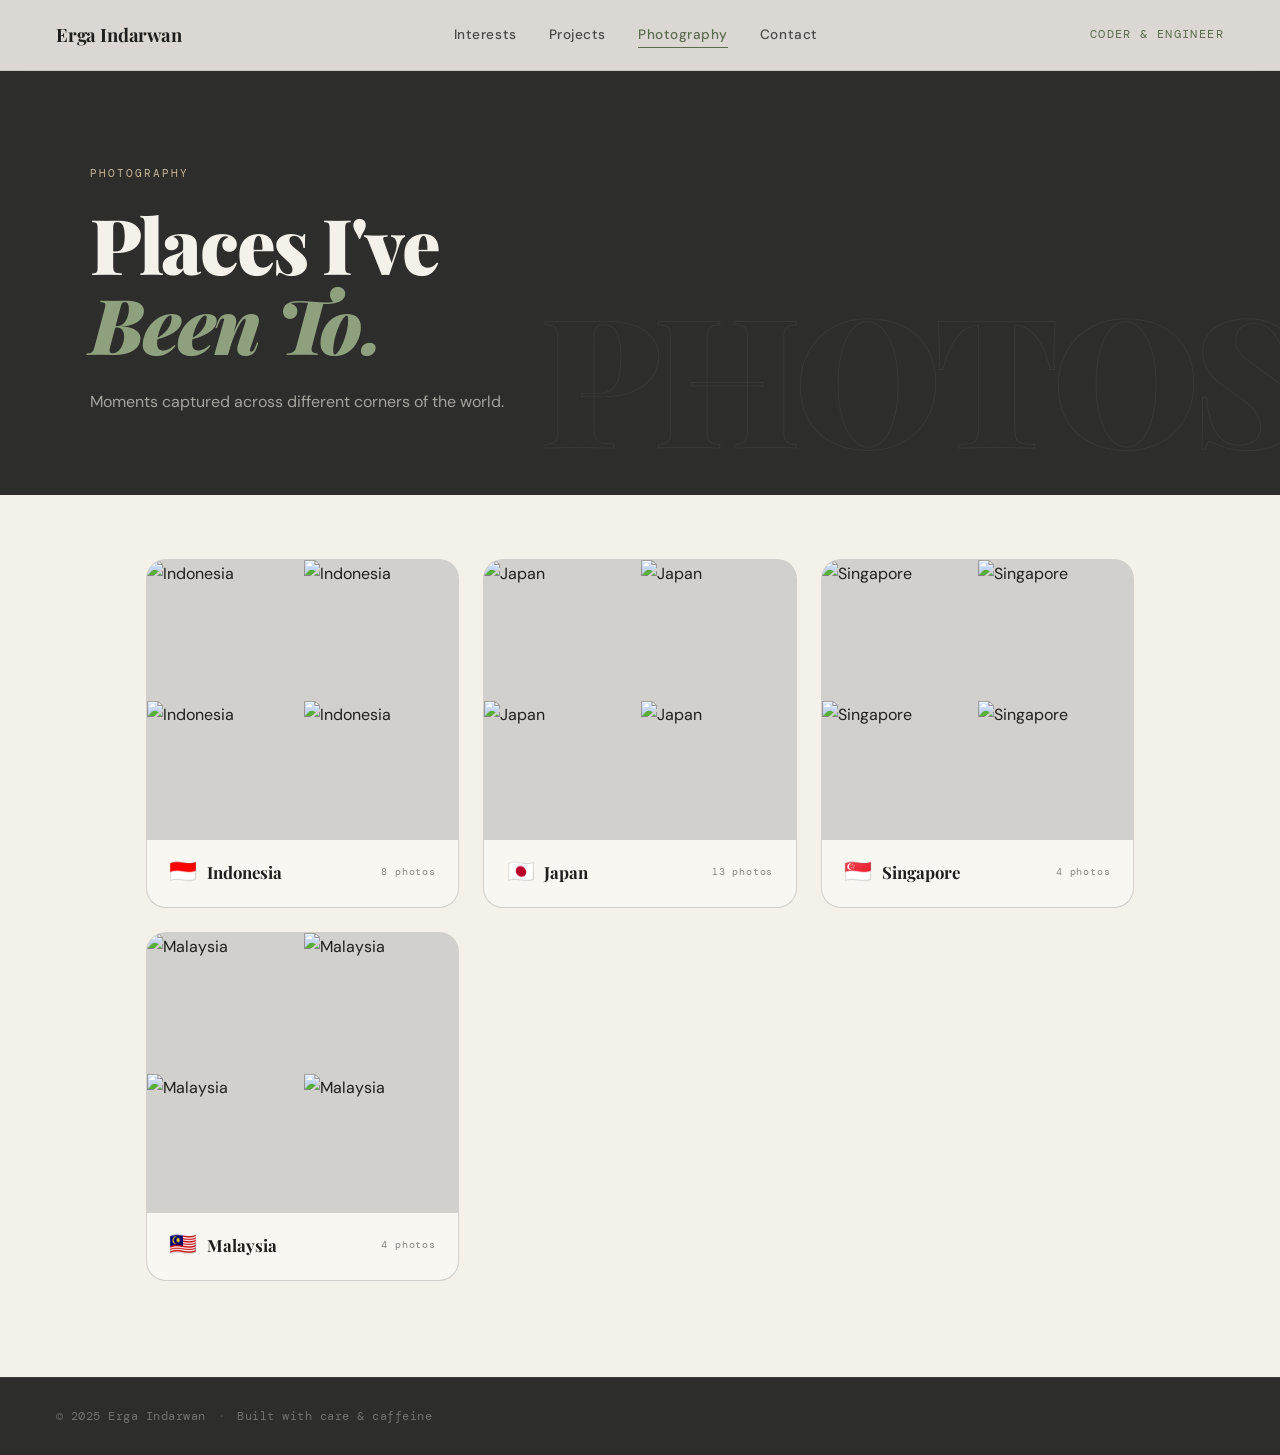
==== photography.html @ 4786d98b "Add files via upload" ====
<!DOCTYPE html>
<html lang="en">
<head>
  <meta charset="UTF-8" />
  <meta name="viewport" content="width=device-width, initial-scale=1.0" />
  <title>Photography — Erga Indarwan</title>
  <link rel="stylesheet" href="style.css" />
  <link rel="preconnect" href="https://fonts.googleapis.com" />
  <link rel="preconnect" href="https://fonts.gstatic.com" crossorigin />
  <link href="https://fonts.googleapis.com/css2?family=Playfair+Display:ital,wght@0,400;0,700;0,900;1,400;1,700&family=DM+Sans:wght@300;400;500&family=DM+Mono:wght@300;400&display=swap" rel="stylesheet" />
  <style>
    .photo-page-section { background: var(--bg); padding: 4rem 0 6rem; }

    /* ── Folders Grid ── */
    .folders-view {
      display: grid;
      grid-template-columns: repeat(auto-fill, minmax(260px, 1fr));
      gap: 1.5rem;
    }
    .folders-view.hidden { display: none; }

    .folder-card {
      border: 1px solid var(--border-md);
      border-radius: 20px;
      overflow: hidden;
      background: var(--bg-card);
      cursor: pointer;
      transition: box-shadow var(--transition), transform var(--transition);
    }
    .folder-card:hover {
      box-shadow: 0 20px 60px rgba(30,30,28,0.12);
      transform: translateY(-4px);
    }

    .folder-mosaic {
      display: grid;
      grid-template-columns: 1fr 1fr;
      grid-template-rows: 1fr 1fr;
      aspect-ratio: 1 / 0.9;
      overflow: hidden;
      gap: 2px;
      background: var(--border-md);
    }
    .folder-mosaic img {
      width: 100%; height: 100%;
      object-fit: cover;
      display: block;
      transition: transform 0.5s var(--ease-out);
    }
    .folder-card:hover .folder-mosaic img { transform: scale(1.05); }
    .mosaic-empty {
      background: var(--bg-alt);
      display: flex;
      align-items: center;
      justify-content: center;
      font-size: 1.4rem;
      opacity: 0.25;
    }

    .folder-info {
      padding: 1.1rem 1.4rem 1.3rem;
      display: flex;
      align-items: center;
      justify-content: space-between;
    }
    .folder-info-left { display: flex; align-items: center; gap: 0.6rem; }
    .folder-flag { font-size: 1.4rem; line-height: 1; }
    .folder-name {
      font-family: var(--ff-serif);
      font-size: 1.05rem;
      font-weight: 700;
      color: var(--ink);
    }
    .folder-count {
      font-family: var(--ff-mono);
      font-size: 0.65rem;
      color: var(--ink-3);
      letter-spacing: 0.08em;
    }

    /* ── Album View ── */
    .album-view { display: none; }
    .album-view.active { display: block; }

    .album-back-btn {
      display: inline-flex;
      align-items: center;
      gap: 0.5rem;
      font-size: 0.82rem;
      font-weight: 500;
      color: var(--accent);
      letter-spacing: 0.04em;
      margin-bottom: 2rem;
      padding: 0.45rem 1rem 0.45rem 0.7rem;
      border-radius: 24px;
      border: 1px solid rgba(92,107,80,0.25);
      background: rgba(92,107,80,0.06);
      transition: all var(--transition);
      cursor: pointer;
    }
    .album-back-btn:hover {
      background: rgba(92,107,80,0.12);
      border-color: var(--accent);
    }

    .album-header {
      display: flex;
      align-items: baseline;
      gap: 1rem;
      margin-bottom: 2rem;
      padding-bottom: 1.25rem;
      border-bottom: 1px solid var(--border-md);
    }
    .album-flag { font-size: 2rem; line-height: 1; }
    .album-title {
      font-family: var(--ff-serif);
      font-size: clamp(1.8rem, 4vw, 3rem);
      font-weight: 900;
      letter-spacing: -0.02em;
      color: var(--ink);
    }
    .album-photo-count {
      font-family: var(--ff-mono);
      font-size: 0.7rem;
      color: var(--ink-3);
      letter-spacing: 0.1em;
      text-transform: uppercase;
      margin-left: auto;
      flex-shrink: 0;
    }

    /* Masonry grid */
    .album-grid { columns: 3; column-gap: 1rem; }
    @media (max-width: 860px) { .album-grid { columns: 2; } }
    @media (max-width: 500px)  { .album-grid { columns: 1; } }

    .album-photo-item {
      break-inside: avoid;
      margin-bottom: 1rem;
      border-radius: 12px;
      overflow: hidden;
      cursor: pointer;
      position: relative;
    }
    .album-photo-item img {
      width: 100%; display: block;
      transition: transform 0.5s var(--ease-out);
    }
    .album-photo-item:hover img { transform: scale(1.03); }
    .photo-overlay {
      position: absolute; inset: 0;
      background: rgba(30,30,28,0);
      transition: background var(--transition);
      border-radius: 12px;
    }
    .album-photo-item:hover .photo-overlay { background: rgba(30,30,28,0.18); }
    .album-photo-caption {
      position: absolute;
      bottom: 0; left: 0; right: 0;
      padding: 0.6rem 0.85rem;
      background: linear-gradient(to top, rgba(30,30,28,0.55), transparent);
      font-family: var(--ff-mono);
      font-size: 0.65rem;
      color: rgba(244,241,235,0.85);
      letter-spacing: 0.06em;
      opacity: 0;
      transition: opacity var(--transition);
      border-radius: 0 0 12px 12px;
    }
    .album-photo-item:hover .album-photo-caption { opacity: 1; }

    /* ── Lightbox ── */
    .lightbox {
      display: none;
      position: fixed; inset: 0;
      z-index: 600;
      background: rgba(20,20,18,0.92);
      backdrop-filter: blur(8px);
      align-items: center;
      justify-content: center;
      flex-direction: column;
    }
    .lightbox.open { display: flex; }
    .lightbox-close {
      position: absolute;
      top: 1.5rem; right: 1.5rem;
      width: 42px; height: 42px;
      border-radius: 50%;
      background: rgba(244,241,235,0.08);
      color: rgba(244,241,235,0.7);
      font-size: 1.2rem;
      display: flex; align-items: center; justify-content: center;
      cursor: pointer;
      transition: background var(--transition), color var(--transition);
      border: none;
    }
    .lightbox-close:hover { background: rgba(244,241,235,0.16); color: #f4f1eb; }
    .lightbox-img {
      max-width: 88vw; max-height: 80vh;
      object-fit: contain;
      border-radius: 10px;
      box-shadow: 0 40px 100px rgba(0,0,0,0.5);
    }
    .lightbox-nav {
      position: absolute;
      top: 50%; transform: translateY(-50%);
      background: rgba(244,241,235,0.08);
      color: rgba(244,241,235,0.7);
      font-size: 1.8rem;
      width: 48px; height: 48px;
      border-radius: 50%;
      display: flex; align-items: center; justify-content: center;
      cursor: pointer;
      transition: background var(--transition), color var(--transition);
      border: none;
    }
    .lightbox-nav:hover { background: rgba(244,241,235,0.16); color: #f4f1eb; }
    .lightbox-prev { left: 1.5rem; }
    .lightbox-next { right: 1.5rem; }
    .lightbox-caption {
      position: absolute;
      bottom: 1.75rem;
      left: 50%; transform: translateX(-50%);
      font-family: var(--ff-mono);
      font-size: 0.72rem;
      color: rgba(244,241,235,0.45);
      letter-spacing: 0.1em;
      white-space: nowrap;
    }
  </style>
</head>
<body>

  <header class="site-header">
    <div class="header-name"><a href="index.html">Erga Indarwan</a></div>
    <nav class="header-nav">
      <a href="interests.html">Interests</a>
      <a href="projects.html">Projects</a>
      <a href="photography.html" class="active">Photography</a>
      <a href="index.html#contact">Contact</a>
    </nav>
    <div class="header-role">Coder &amp; Engineer</div>
  </header>

  <section class="page-hero">
    <div class="page-hero-inner">
      <div class="section-tag reveal">Photography</div>
      <h1 class="page-hero-title reveal">Places I've<br /><em>Been To.</em></h1>
      <p class="page-hero-sub reveal" data-delay="100">Moments captured across different corners of the world.</p>
    </div>
    <div class="page-hero-bg-text" aria-hidden="true">PHOTOS</div>
  </section>

  <section class="section photo-page-section">
    <div class="section-inner">
      <div class="folders-view" id="foldersView"></div>
      <div id="albumContainer"></div>
    </div>
  </section>

  <div class="lightbox" id="lightbox">
    <button class="lightbox-close" onclick="closeLightbox()">✕</button>
    <button class="lightbox-nav lightbox-prev" onclick="lightboxStep(-1)">‹</button>
    <img class="lightbox-img" id="lightboxImg" src="" alt="" />
    <button class="lightbox-nav lightbox-next" onclick="lightboxStep(1)">›</button>
    <div class="lightbox-caption" id="lightboxCaption"></div>
  </div>

  <footer class="site-footer">
    <span>© 2025 Erga Indarwan</span>
    <span class="footer-sep">·</span>
    <span>Built with care &amp; caffeine</span>
  </footer>

  <button class="back-to-top" id="backToTop" aria-label="Back to top" onclick="scrollToTop()">
    <svg width="20" height="20" viewBox="0 0 24 24" fill="none" stroke="currentColor" stroke-width="2.5">
      <polyline points="18 15 12 9 6 15"/>
    </svg>
  </button>

  <script src="script.js"></script>
  <script>
    /* ═══════════════════════════════════════════════════════════════
       ✏️  YOUR PHOTOS — only edit this part
       ───────────────────────────────────────────────────────────────
       How it works:
         - Each key (e.g. "indonesia") must match the folder name on disk
         - Put your photos inside that folder: indonesia/photo1.jpg
         - List each filename under photos: []
         - Caption is optional — use '' to leave it blank
         - The first 4 photos automatically become the mosaic preview
         - To add a new country: copy one block, update key/label/flag/photos
    ═══════════════════════════════════════════════════════════════ */

    const ALBUMS = {

      indonesia: {
        label: 'Indonesia',
        flag:  '🇮🇩',
        photos: [
          { file: 'photo1indonesia.jpg', caption: 'Bali, 2023' },
          { file: 'photo2indonesia.jpg', caption: 'Ubud Rice Fields' },
          { file: 'photo3indonesia.jpg', caption: 'Tanah Lot' },
          { file: 'photo4indonesia.jpg', caption: 'Jakarta Streets' },
          { file: 'photo5indonesia.jpg', caption: 'Bali, 2023' },
          { file: 'photo6indonesia.jpg', caption: 'Ubud Rice Fields' },
          { file: 'photo7indonesia.jpg', caption: 'Tanah Lot' },
          { file: 'photo8indonesia.jpg', caption: 'Jakarta Streets' },
          // keep adding lines here ↓
          // { file: 'photo5.jpg', caption: 'Komodo Island' },
        ],
      },
japan: {
        label: 'Japan',
        flag:  '🇯🇵',
        photos: [
          { file: 'IMG_2119.jpg', caption: 'Tokyo Skyline' },
          { file: 'IMG_2188.jpg', caption: 'Shibuya Crossing' },
          { file: 'IMG_2237.jpg', caption: 'Arashiyama Bamboo' },
          { file: 'IMG_2242.jpg', caption: 'Mount Fuji' },
          { file: 'IMG_2247.jpg', caption: 'Tokyo Skyline' },
          { file: 'IMG_2329.jpg', caption: 'Shibuya Crossing' },
          { file: 'IMG_2368.jpg', caption: 'Arashiyama Bamboo' },
          { file: 'IMG_2372.jpg', caption: 'Mount Fuji' },
          { file: 'IMG_2390.jpg', caption: 'Tokyo Skyline' },
          { file: 'IMG_2410.jpg', caption: 'Shibuya Crossing' },
          { file: 'IMG_2441.jpg', caption: 'Arashiyama Bamboo' },
          { file: 'IMG_2487.jpg', caption: 'Mount Fuji' },
          { file: 'IMG_2527.jpg', caption: 'Tokyo Skyline' },
        ],
      },

      singapore: {
        label: 'Singapore',
        flag:  '🇸🇬',
        photos: [
          { file: 'photo1.jpg', caption: 'Marina Bay' },
          { file: 'photo2.jpg', caption: 'Gardens by the Bay' },
          { file: 'photo3.jpg', caption: 'Chinatown' },
          { file: 'photo4.jpg', caption: 'Sentosa' },
          // { file: 'photo5.jpg', caption: '' },
        ],
      },

      
      malaysia: {
        label: 'Malaysia',
        flag:  '🇲🇾',
        photos: [
          { file: 'photo1.jpg', caption: 'Petronas Towers, KL' },
          { file: 'photo2.jpg', caption: 'Batu Caves' },
          { file: 'photo3.jpg', caption: 'Penang Street Art' },
          { file: 'photo4.jpg', caption: 'Langkawi' },
        ],
      },

    };

    /* ═══════════════════════════════════════════════════════════════
       Engine — no need to touch anything below
    ═══════════════════════════════════════════════════════════════ */

    const foldersView    = document.getElementById('foldersView');
    const albumContainer = document.getElementById('albumContainer');

    Object.entries(ALBUMS).forEach(([key, album], folderIdx) => {
      const count   = album.photos.length;
      const preview = album.photos.slice(0, 4);

      // 2×2 mosaic tiles
      let mosaicHTML = '';
      for (let i = 0; i < 4; i++) {
        if (preview[i]) {
          mosaicHTML += `<img src="${key}/${preview[i].file}" alt="${album.label}" />`;
        } else {
          mosaicHTML += `<div class="mosaic-empty">📷</div>`;
        }
      }

      // Folder card — note "reveal in-view" so it's visible immediately
      // (cards are built by JS after the scroll observer has already run)
      const card = document.createElement('div');
      card.className = 'folder-card reveal in-view';
      card.style.transitionDelay = (folderIdx * 80) + 'ms';
      card.innerHTML = `
        <div class="folder-mosaic">${mosaicHTML}</div>
        <div class="folder-info">
          <div class="folder-info-left">
            <span class="folder-flag">${album.flag}</span>
            <span class="folder-name">${album.label}</span>
          </div>
          <span class="folder-count">${count} photo${count !== 1 ? 's' : ''}</span>
        </div>
      `;
      card.addEventListener('click', () => openFolder(key));
      foldersView.appendChild(card);

      // Masonry photo grid
      let photosHTML = '';
      album.photos.forEach((photo, idx) => {
        photosHTML += `
          <div class="album-photo-item" data-folder="${key}" data-idx="${idx}">
            <img src="${key}/${photo.file}" alt="${photo.caption || album.label}" loading="lazy" />
            <div class="photo-overlay"></div>
            ${photo.caption ? `<div class="album-photo-caption">${photo.caption}</div>` : ''}
          </div>
        `;
      });

      // Album view
      const albumEl = document.createElement('div');
      albumEl.className = 'album-view';
      albumEl.id = 'album-' + key;
      albumEl.innerHTML = `
        <button class="album-back-btn" onclick="closeFolder()">
          <svg width="16" height="16" viewBox="0 0 24 24" fill="none" stroke="currentColor" stroke-width="2.5">
            <polyline points="15 18 9 12 15 6"/>
          </svg>
          All Locations
        </button>
        <div class="album-header">
          <span class="album-flag">${album.flag}</span>
          <h2 class="album-title">${album.label}</h2>
          <span class="album-photo-count">${count} photo${count !== 1 ? 's' : ''}</span>
        </div>
        <div class="album-grid">${photosHTML}</div>
      `;
      albumContainer.appendChild(albumEl);
    });

    // Lightbox click delegation
    albumContainer.addEventListener('click', (e) => {
      const item = e.target.closest('.album-photo-item');
      if (!item) return;
      openLightbox(item.dataset.folder, parseInt(item.dataset.idx));
    });

    // ── Folder navigation ──────────────────────────────────────────
    function openFolder(key) {
      foldersView.classList.add('hidden');
      document.querySelectorAll('.album-view').forEach(v => v.classList.remove('active'));
      document.getElementById('album-' + key).classList.add('active');
      window.scrollTo({ top: 0, behavior: 'smooth' });
    }

    function closeFolder() {
      foldersView.classList.remove('hidden');
      document.querySelectorAll('.album-view').forEach(v => v.classList.remove('active'));
    }

    // ── Lightbox ───────────────────────────────────────────────────
    let lbPhotos = [];
    let lbIndex  = 0;

    function openLightbox(folderKey, idx) {
      lbPhotos = ALBUMS[folderKey].photos.map(p => ({
        src:     folderKey + '/' + p.file,
        caption: p.caption || '',
      }));
      lbIndex = idx;
      updateLightbox();
      document.getElementById('lightbox').classList.add('open');
      document.addEventListener('keydown', lbKeyHandler);
    }

    function updateLightbox() {
      const p = lbPhotos[lbIndex];
      document.getElementById('lightboxImg').src = p.src;
      document.getElementById('lightboxCaption').textContent =
        (p.caption ? p.caption + '  ·  ' : '') + (lbIndex + 1) + ' / ' + lbPhotos.length;
    }

    function lightboxStep(dir) {
      lbIndex = (lbIndex + dir + lbPhotos.length) % lbPhotos.length;
      updateLightbox();
    }

    function closeLightbox() {
      document.getElementById('lightbox').classList.remove('open');
      document.removeEventListener('keydown', lbKeyHandler);
    }

    function lbKeyHandler(e) {
      if (e.key === 'ArrowLeft')  lightboxStep(-1);
      if (e.key === 'ArrowRight') lightboxStep(1);
      if (e.key === 'Escape')     closeLightbox();
    }

    document.getElementById('lightbox').addEventListener('click', function(e) {
      if (e.target === this) closeLightbox();
    });
  </script>
</body>
</html>
---- style.css ----
/* ═══════════════════════════════════════════════════════════════
   PORTFOLIO — style.css
   Palette: warm neutrals · charcoal · sand · forest green · cream
   ═══════════════════════════════════════════════════════════════ */

/* ─── CSS VARIABLES ─────────────────────────────────────────── */
:root {
  --bg:          #f4f1eb;       /* warm cream */
  --bg-alt:      #edeae2;       /* slightly darker cream */
  --bg-dark:     #2d2d2b;       /* deep charcoal */
  --bg-card:     #f9f7f2;       /* near white card bg */

  --ink:         #1e1e1c;       /* near black */
  --ink-2:       #4a4845;       /* secondary text */
  --ink-3:       #8a8683;       /* muted text */

  --accent:      #5c6b50;       /* forest green */
  --accent-lt:   #8fa07e;       /* light green */
  --sand:        #c8b89a;       /* sandy tan */
  --sand-lt:     #ddd0b8;       /* light sand */

  --border:      rgba(30,30,28,0.1);
  --border-md:   rgba(30,30,28,0.18);

  --ff-serif:    'Playfair Display', Georgia, serif;
  --ff-sans:     'DM Sans', system-ui, sans-serif;
  --ff-mono:     'DM Mono', monospace;

  --transition:  0.35s cubic-bezier(0.4, 0, 0.2, 1);
  --ease-out:    cubic-bezier(0.16, 1, 0.3, 1);
}

/* ─── RESET ─────────────────────────────────────────────────── */
*, *::before, *::after { box-sizing: border-box; margin: 0; padding: 0; }
html { scroll-behavior: smooth; font-size: 16px; }
body {
  background: var(--bg);
  color: var(--ink);
  font-family: var(--ff-sans);
  font-weight: 400;
  line-height: 1.7;
  overflow-x: hidden;
}
img { display: block; max-width: 100%; }
a { color: inherit; text-decoration: none; }
ul { list-style: none; }
button { cursor: pointer; border: none; background: none; font-family: inherit; }

/* ─── SCROLL REVEAL BASE ─────────────────────────────────────── */
.reveal {
  opacity: 0;
  transform: translateY(48px);
  transition: opacity 0.7s var(--ease-out), transform 0.7s var(--ease-out);
}
.reveal.in-view {
  opacity: 1;
  transform: translateY(0);
}

/* ─── HEADER ─────────────────────────────────────────────────── */
.site-header {
  position: fixed;
  top: 0; left: 0; right: 0;
  z-index: 100;
  display: flex;
  align-items: center;
  justify-content: space-between;
  padding: 1.2rem 3.5rem;
  background: rgba(244,241,235,0.88);
  backdrop-filter: blur(12px);
  -webkit-backdrop-filter: blur(12px);
  border-bottom: 1px solid var(--border);
  transition: background var(--transition), box-shadow var(--transition);
}
.site-header.scrolled {
  box-shadow: 0 2px 24px rgba(30,30,28,0.08);
}
.header-name {
  font-family: var(--ff-serif);
  font-size: 1.15rem;
  font-weight: 700;
  letter-spacing: -0.01em;
  color: var(--ink);
}
.header-name a { color: inherit; }
.header-role {
  font-family: var(--ff-mono);
  font-size: 0.72rem;
  letter-spacing: 0.12em;
  text-transform: uppercase;
  color: var(--accent);
}
.header-nav {
  display: flex;
  gap: 2rem;
}
.header-nav a {
  font-size: 0.85rem;
  font-weight: 500;
  letter-spacing: 0.04em;
  color: var(--ink-2);
  transition: color var(--transition);
  position: relative;
}
.header-nav a::after {
  content: '';
  position: absolute;
  bottom: -2px; left: 0; right: 0;
  height: 1px;
  background: var(--accent);
  transform: scaleX(0);
  transform-origin: left;
  transition: transform var(--transition);
}
.header-nav a:hover,
.header-nav a.active { color: var(--accent); }
.header-nav a:hover::after,
.header-nav a.active::after { transform: scaleX(1); }

/* ─── HERO ───────────────────────────────────────────────────── */
.hero {
  min-height: 100svh;
  padding: 7rem 3.5rem 4rem;
  display: flex;
  flex-direction: column;
  justify-content: space-between;
  position: relative;
  overflow: hidden;
}

.hero-bg-text {
  position: absolute;
  top: 50%;
  left: 50%;
  transform: translate(-50%, -50%);
  font-family: var(--ff-serif);
  font-size: clamp(6rem, 18vw, 18rem);
  font-weight: 900;
  color: transparent;
  -webkit-text-stroke: 1px var(--sand-lt);
  text-stroke: 1px var(--sand-lt);
  pointer-events: none;
  user-select: none;
  white-space: nowrap;
  letter-spacing: -0.04em;
  z-index: 0;
}

.hero-center {
  display: flex;
  flex-direction: column;
  align-items: center;
  gap: 2rem;
  z-index: 1;
  margin: auto 0;
  padding: 1rem 0;
}

.hero-photo-wrap {
  position: relative;
  display: flex;
  align-items: center;
  justify-content: center;
}
.hero-photo-ring {
  position: absolute;
  width: 280px; height: 360px;
  border: 2px solid var(--sand);
  border-radius: 200px;
  transform: translate(12px, 12px);
  z-index: 0;
}
.hero-photo {
  width: 260px;
  height: 340px;
  object-fit: cover;
  border-radius: 200px;
  position: relative;
  z-index: 1;
  box-shadow: 0 20px 60px rgba(30,30,28,0.15);
  animation: heroPhotoIn 1.2s var(--ease-out) both;
}
@keyframes heroPhotoIn {
  from { opacity: 0; transform: translateY(30px) scale(0.96); }
  to   { opacity: 1; transform: translateY(0) scale(1); }
}

.hero-title {
  font-family: var(--ff-serif);
  font-size: clamp(2.5rem, 5.5vw, 5rem);
  font-weight: 900;
  line-height: 1.05;
  letter-spacing: -0.03em;
  text-align: center;
  display: flex;
  flex-direction: column;
  color: var(--ink);
}
.hero-title-line {
  display: block;
  animation: lineReveal 0.9s var(--ease-out) both;
}
.hero-title-line:nth-child(1) { animation-delay: 0.2s; }
.hero-title-line:nth-child(2) { animation-delay: 0.35s; }
.hero-title-italic {
  font-style: italic;
  color: var(--accent);
}
@keyframes lineReveal {
  from { opacity: 0; transform: translateY(20px); }
  to   { opacity: 1; transform: translateY(0); }
}

.hero-bottom {
  display: grid;
  grid-template-columns: 1fr 1fr;
  gap: 1.5rem;
  z-index: 1;
}

.hero-card {
  background: var(--bg-card);
  border: 1px solid var(--border-md);
  border-radius: 16px;
  padding: 1.75rem 2rem;
  transition: box-shadow var(--transition), transform var(--transition);
}
.hero-card:hover {
  box-shadow: 0 12px 40px rgba(30,30,28,0.1);
  transform: translateY(-3px);
}
.card-label {
  font-family: var(--ff-mono);
  font-size: 0.68rem;
  letter-spacing: 0.14em;
  text-transform: uppercase;
  color: var(--accent);
  display: block;
  margin-bottom: 1rem;
}
.card-list {
  display: flex;
  flex-direction: column;
  gap: 0.4rem;
  margin-bottom: 1.2rem;
}
.card-list li {
  font-size: 0.9rem;
  color: var(--ink-2);
  padding-left: 1rem;
  position: relative;
}
.card-list li::before {
  content: '—';
  position: absolute;
  left: 0;
  color: var(--sand);
  font-size: 0.75rem;
}
.card-link {
  font-size: 0.82rem;
  font-weight: 500;
  color: var(--accent);
  letter-spacing: 0.02em;
  transition: color var(--transition);
}
.card-link:hover { color: var(--ink); }

.hero-scroll-hint {
  position: absolute;
  bottom: 2rem;
  left: 50%;
  transform: translateX(-50%);
  display: flex;
  flex-direction: column;
  align-items: center;
  gap: 0.5rem;
  z-index: 1;
  animation: fadeInUp 1s 1.2s both;
}
.hero-scroll-hint span {
  font-family: var(--ff-mono);
  font-size: 0.65rem;
  letter-spacing: 0.18em;
  text-transform: uppercase;
  color: var(--ink-3);
}
.scroll-line {
  width: 1px;
  height: 40px;
  background: linear-gradient(to bottom, var(--sand), transparent);
  animation: scrollPulse 2s ease-in-out infinite;
}
@keyframes scrollPulse {
  0%, 100% { transform: scaleY(1); opacity: 0.6; }
  50%       { transform: scaleY(1.3); opacity: 1; }
}
@keyframes fadeInUp {
  from { opacity: 0; transform: translateX(-50%) translateY(12px); }
  to   { opacity: 1; transform: translateX(-50%) translateY(0); }
}

/* ─── SECTIONS SHARED ────────────────────────────────────────── */
.section { padding: 6rem 0; }
.section-inner { max-width: 1100px; margin: 0 auto; padding: 0 3.5rem; }
.section-tag {
  font-family: var(--ff-mono);
  font-size: 0.68rem;
  letter-spacing: 0.18em;
  text-transform: uppercase;
  color: var(--accent);
  margin-bottom: 1.25rem;
}
.section-title {
  font-family: var(--ff-serif);
  font-size: clamp(2rem, 4vw, 3.5rem);
  font-weight: 900;
  line-height: 1.08;
  letter-spacing: -0.03em;
  color: var(--ink);
  margin-bottom: 3rem;
}
.section-title em {
  font-style: italic;
  color: var(--accent);
}

/* ─── ABOUT ──────────────────────────────────────────────────── */
.about-section {
  background: var(--bg-dark);
  color: #f4f1eb;
}
.about-section .section-tag { color: var(--sand); }
.about-section .section-title { color: #f4f1eb; }
.about-section .section-title em { color: var(--accent-lt); }

.about-grid {
  display: grid;
  grid-template-columns: 1fr 1.3fr;
  gap: 5rem;
  align-items: start;
}
.about-left .section-title { margin-bottom: 0; }
.about-right p {
  color: rgba(244,241,235,0.75);
  margin-bottom: 1.2rem;
  font-size: 0.97rem;
  line-height: 1.8;
}
.about-stats {
  display: flex;
  gap: 2.5rem;
  margin-top: 2.5rem;
  padding-top: 2rem;
  border-top: 1px solid rgba(244,241,235,0.12);
}
.stat-num {
  display: block;
  font-family: var(--ff-serif);
  font-size: 2.2rem;
  font-weight: 900;
  color: var(--sand);
  line-height: 1;
  margin-bottom: 0.3rem;
}
.stat-label {
  font-size: 0.75rem;
  color: rgba(244,241,235,0.5);
  letter-spacing: 0.06em;
  font-weight: 500;
  text-transform: uppercase;
}

/* ─── EDUCATION ──────────────────────────────────────────────── */
.education-section { background: var(--bg); }

.timeline {
  display: flex;
  flex-direction: column;
  gap: 0;
  border-left: 1px solid var(--border-md);
  margin-left: 1.5rem;
}
.timeline-item {
  display: grid;
  grid-template-columns: 11rem 1fr;
  gap: 2rem;
  padding: 2.5rem 0 2.5rem 2.5rem;
  position: relative;
  border-bottom: 1px solid var(--border);
}
.timeline-item:last-child { border-bottom: none; }
.timeline-item::before {
  content: '';
  position: absolute;
  left: -5px;
  top: 2.7rem;
  width: 9px; height: 9px;
  border-radius: 50%;
  background: var(--accent);
}
.tl-year {
  font-family: var(--ff-mono);
  font-size: 0.72rem;
  color: var(--ink-3);
  letter-spacing: 0.08em;
  padding-top: 0.2rem;
}
.tl-degree {
  font-family: var(--ff-serif);
  font-size: 1.25rem;
  font-weight: 700;
  color: var(--ink);
  margin-bottom: 0.2rem;
}
.tl-school {
  font-size: 0.85rem;
  color: var(--accent);
  font-weight: 500;
  margin-bottom: 0.75rem;
}
.tl-desc {
  font-size: 0.88rem;
  color: var(--ink-2);
  margin-bottom: 1rem;
  line-height: 1.7;
}
.tl-tags {
  display: flex;
  flex-wrap: wrap;
  gap: 0.4rem;
}
.tl-tags span {
  font-size: 0.72rem;
  padding: 0.25rem 0.65rem;
  border-radius: 20px;
  background: var(--bg-alt);
  color: var(--ink-2);
  border: 1px solid var(--border);
  letter-spacing: 0.04em;
}

/* ─── EXPERIENCE ─────────────────────────────────────────────── */
.experience-section { background: var(--bg-alt); }

.exp-grid {
  display: grid;
  grid-template-columns: repeat(auto-fit, minmax(300px, 1fr));
  gap: 1.5rem;
}
.exp-card {
  background: var(--bg-card);
  border: 1px solid var(--border-md);
  border-radius: 16px;
  padding: 2rem;
  transition: box-shadow var(--transition), transform var(--transition);
}
.exp-card:hover {
  box-shadow: 0 16px 48px rgba(30,30,28,0.1);
  transform: translateY(-4px);
}
.exp-header {
  display: flex;
  justify-content: space-between;
  align-items: flex-start;
  margin-bottom: 1rem;
  gap: 1rem;
}
.exp-role {
  font-family: var(--ff-serif);
  font-size: 1.1rem;
  font-weight: 700;
  color: var(--ink);
}
.exp-company {
  font-size: 0.8rem;
  color: var(--accent);
  font-weight: 500;
  margin-top: 0.1rem;
}
.exp-period {
  font-family: var(--ff-mono);
  font-size: 0.68rem;
  color: var(--ink-3);
  white-space: nowrap;
  padding-top: 0.2rem;
  letter-spacing: 0.06em;
}
.exp-desc {
  font-size: 0.87rem;
  color: var(--ink-2);
  line-height: 1.75;
  margin-bottom: 1.25rem;
}
.exp-tags {
  display: flex;
  flex-wrap: wrap;
  gap: 0.4rem;
}
.exp-tags span {
  font-size: 0.7rem;
  padding: 0.22rem 0.6rem;
  border-radius: 20px;
  background: rgba(92,107,80,0.1);
  color: var(--accent);
  border: 1px solid rgba(92,107,80,0.2);
  font-weight: 500;
}

/* ─── SKILLS ─────────────────────────────────────────────────── */
.skills-section { background: var(--bg-dark); }
.skills-section .section-tag { color: var(--sand); }
.skills-section .section-title { color: #f4f1eb; }
.skills-section .section-title em { color: var(--accent-lt); }

.skills-grid {
  display: grid;
  grid-template-columns: repeat(auto-fit, minmax(240px, 1fr));
  gap: 2rem;
}
.skills-block {
  background: rgba(244,241,235,0.05);
  border: 1px solid rgba(244,241,235,0.1);
  border-radius: 16px;
  padding: 1.75rem;
}
.skills-block-title {
  font-family: var(--ff-mono);
  font-size: 0.68rem;
  letter-spacing: 0.14em;
  text-transform: uppercase;
  color: var(--sand);
  margin-bottom: 1rem;
}
.skills-pills {
  display: flex;
  flex-wrap: wrap;
  gap: 0.5rem;
}
.skills-pills span {
  font-size: 0.78rem;
  padding: 0.35rem 0.8rem;
  border-radius: 20px;
  background: rgba(92,107,80,0.15);
  color: var(--accent-lt);
  border: 1px solid rgba(143,160,126,0.25);
  font-weight: 500;
}

/* ─── CONTACT ────────────────────────────────────────────────── */
.contact-section { background: var(--bg-dark); color: #f4f1eb; }
.contact-section .section-tag { color: var(--sand); }
.contact-section .section-title { color: #f4f1eb; }
.contact-section .section-title em { color: var(--accent-lt); }

.contact-grid {
  display: grid;
  grid-template-columns: 1fr 1.4fr;
  gap: 5rem;
  align-items: start;
}
.contact-left p {
  color: rgba(244,241,235,0.7);
  font-size: 0.97rem;
  line-height: 1.85;
  margin-bottom: 2rem;
}
.contact-links {
  display: flex;
  flex-direction: column;
  gap: 0.75rem;
}
.contact-link {
  font-size: 0.88rem;
  color: var(--sand);
  font-weight: 500;
  transition: color var(--transition);
  letter-spacing: 0.02em;
}
.contact-link:hover { color: #f4f1eb; }

.contact-form {
  display: flex;
  flex-direction: column;
  gap: 1.25rem;
}
.form-group {
  display: flex;
  flex-direction: column;
  gap: 0.4rem;
}
.form-group label {
  font-family: var(--ff-mono);
  font-size: 0.68rem;
  letter-spacing: 0.14em;
  text-transform: uppercase;
  color: rgba(244,241,235,0.5);
}
.form-group input,
.form-group textarea {
  background: rgba(244,241,235,0.06);
  border: 1px solid rgba(244,241,235,0.15);
  border-radius: 8px;
  padding: 0.85rem 1rem;
  color: #f4f1eb;
  font-family: var(--ff-sans);
  font-size: 0.9rem;
  transition: border-color var(--transition), background var(--transition);
  resize: vertical;
  outline: none;
}
.form-group input::placeholder,
.form-group textarea::placeholder {
  color: rgba(244,241,235,0.3);
}
.form-group input:focus,
.form-group textarea:focus {
  border-color: var(--accent-lt);
  background: rgba(244,241,235,0.1);
}
.form-btn {
  display: flex;
  align-items: center;
  gap: 0.6rem;
  justify-content: center;
  background: var(--accent);
  color: #f4f1eb;
  border-radius: 8px;
  padding: 0.9rem 1.8rem;
  font-size: 0.88rem;
  font-weight: 500;
  letter-spacing: 0.04em;
  transition: background var(--transition), transform var(--transition);
  align-self: flex-start;
}
.form-btn:hover {
  background: var(--accent-lt);
  transform: translateY(-2px);
}
.form-btn svg { transition: transform var(--transition); }
.form-btn:hover svg { transform: translateX(3px); }
.form-success {
  display: none;
  font-size: 0.85rem;
  color: var(--accent-lt);
  padding: 0.75rem 1rem;
  border: 1px solid rgba(143,160,126,0.3);
  border-radius: 8px;
  background: rgba(143,160,126,0.08);
}
.form-success.show { display: block; }

/* ─── FOOTER ─────────────────────────────────────────────────── */
.site-footer {
  background: var(--bg-dark);
  border-top: 1px solid rgba(244,241,235,0.08);
  padding: 1.75rem 3.5rem;
  display: flex;
  align-items: center;
  gap: 0.75rem;
  font-size: 0.78rem;
  color: rgba(244,241,235,0.35);
  font-family: var(--ff-mono);
  letter-spacing: 0.04em;
}
.footer-sep { opacity: 0.4; }

/* ─── BACK TO TOP ─────────────────────────────────────────────── */
.back-to-top {
  position: fixed;
  bottom: 2rem;
  right: 2rem;
  z-index: 200;
  width: 44px; height: 44px;
  border-radius: 50%;
  background: var(--accent);
  color: #f4f1eb;
  display: flex;
  align-items: center;
  justify-content: center;
  box-shadow: 0 4px 20px rgba(92,107,80,0.35);
  opacity: 0;
  transform: translateY(16px);
  pointer-events: none;
  transition: opacity var(--transition), transform var(--transition), background var(--transition);
}
.back-to-top.visible {
  opacity: 1;
  transform: translateY(0);
  pointer-events: all;
}
.back-to-top:hover { background: var(--accent-lt); }

/* ─── PAGE HERO (sub-pages) ──────────────────────────────────── */
.page-hero {
  min-height: 55vh;
  padding: 9rem 3.5rem 5rem;
  position: relative;
  overflow: hidden;
  display: flex;
  align-items: flex-end;
  background: var(--bg-dark);
  color: #f4f1eb;
}
.page-hero-inner {
  max-width: 1100px;
  margin: 0 auto;
  width: 100%;
  position: relative;
  z-index: 1;
}
.page-hero .section-tag { color: var(--sand); }
.page-hero-title {
  font-family: var(--ff-serif);
  font-size: clamp(2.5rem, 6vw, 5.5rem);
  font-weight: 900;
  line-height: 1.05;
  letter-spacing: -0.03em;
  color: #f4f1eb;
  margin-bottom: 1.5rem;
}
.page-hero-title em { font-style: italic; color: var(--accent-lt); }
.page-hero-sub {
  font-size: 1rem;
  color: rgba(244,241,235,0.6);
  max-width: 500px;
  line-height: 1.7;
}
.page-hero-bg-text {
  position: absolute;
  bottom: -2rem;
  right: -1rem;
  font-family: var(--ff-serif);
  font-size: clamp(5rem, 14vw, 13rem);
  font-weight: 900;
  color: transparent;
  -webkit-text-stroke: 1px rgba(244,241,235,0.06);
  text-stroke: 1px rgba(244,241,235,0.06);
  pointer-events: none;
  user-select: none;
  white-space: nowrap;
  letter-spacing: -0.04em;
  z-index: 0;
}

/* ─── INTERESTS PAGE ─────────────────────────────────────────── */
.interests-page-section { background: var(--bg); }
.interest-block {
  display: grid;
  grid-template-columns: 5rem 1fr;
  gap: 2.5rem;
  padding: 2.5rem 0;
  border-bottom: 1px solid var(--border);
  align-items: start;
}
.interest-block:last-child { border-bottom: none; }
.interest-num {
  font-family: var(--ff-serif);
  font-size: 1.1rem;
  font-weight: 700;
  color: var(--sand);
  font-style: italic;
  padding-top: 0.15rem;
}
.interest-content h3 {
  font-family: var(--ff-serif);
  font-size: 1.4rem;
  font-weight: 700;
  margin-bottom: 0.75rem;
  color: var(--ink);
}
.interest-content p {
  font-size: 0.92rem;
  color: var(--ink-2);
  line-height: 1.8;
  margin-bottom: 1rem;
  max-width: 680px;
}
.interest-tags {
  display: flex;
  flex-wrap: wrap;
  gap: 0.4rem;
}
.interest-tags span {
  font-size: 0.72rem;
  padding: 0.25rem 0.65rem;
  border-radius: 20px;
  background: var(--bg-alt);
  color: var(--ink-2);
  border: 1px solid var(--border);
}

/* ─── PROJECTS PAGE ──────────────────────────────────────────── */
.filter-section {
  background: var(--bg);
  padding: 2rem 0 0;
}
.filter-bar {
  display: flex;
  gap: 0.5rem;
  flex-wrap: wrap;
}
.filter-btn {
  font-size: 0.78rem;
  font-weight: 500;
  letter-spacing: 0.06em;
  padding: 0.5rem 1.1rem;
  border-radius: 20px;
  border: 1px solid var(--border-md);
  color: var(--ink-2);
  background: transparent;
  transition: all var(--transition);
  font-family: var(--ff-sans);
}
.filter-btn:hover,
.filter-btn.active {
  background: var(--accent);
  color: #f4f1eb;
  border-color: var(--accent);
}

.projects-page-section { background: var(--bg); }
.projects-grid {
  display: grid;
  grid-template-columns: repeat(auto-fit, minmax(320px, 1fr));
  gap: 2rem;
}
.project-card {
  border: 1px solid var(--border-md);
  border-radius: 16px;
  overflow: hidden;
  background: var(--bg-card);
  transition: box-shadow var(--transition), transform var(--transition);
}
.project-card:hover {
  box-shadow: 0 20px 60px rgba(30,30,28,0.12);
  transform: translateY(-5px);
}
.project-card.hidden { display: none; }
.project-img {
  position: relative;
  overflow: hidden;
  aspect-ratio: 16/10;
}
.project-img img {
  width: 100%;
  height: 100%;
  object-fit: cover;
  transition: transform 0.5s var(--ease-out);
}
.project-card:hover .project-img img { transform: scale(1.04); }
.project-overlay {
  position: absolute;
  inset: 0;
  background: rgba(30,30,28,0.6);
  display: flex;
  align-items: center;
  justify-content: center;
  opacity: 0;
  transition: opacity var(--transition);
}
.project-card:hover .project-overlay { opacity: 1; }
.project-overlay-link {
  color: #f4f1eb;
  font-size: 0.88rem;
  font-weight: 500;
  letter-spacing: 0.06em;
  border: 1px solid rgba(244,241,235,0.5);
  padding: 0.6rem 1.4rem;
  border-radius: 24px;
  transition: background var(--transition), border-color var(--transition);
}
.project-overlay-link:hover {
  background: rgba(244,241,235,0.15);
  border-color: #f4f1eb;
}
.project-meta {
  display: flex;
  justify-content: space-between;
  align-items: center;
  padding: 1.2rem 1.5rem 0;
}
.project-cat {
  font-family: var(--ff-mono);
  font-size: 0.65rem;
  color: var(--accent);
  letter-spacing: 0.12em;
  text-transform: uppercase;
}
.project-year {
  font-family: var(--ff-mono);
  font-size: 0.65rem;
  color: var(--ink-3);
}
.project-title {
  font-family: var(--ff-serif);
  font-size: 1.2rem;
  font-weight: 700;
  padding: 0.6rem 1.5rem 0.4rem;
  color: var(--ink);
}
.project-desc {
  font-size: 0.84rem;
  color: var(--ink-2);
  padding: 0 1.5rem 1rem;
  line-height: 1.75;
}
.project-stack {
  display: flex;
  flex-wrap: wrap;
  gap: 0.4rem;
  padding: 0 1.5rem 1.5rem;
}
.project-stack span {
  font-size: 0.68rem;
  padding: 0.2rem 0.55rem;
  border-radius: 20px;
  background: rgba(92,107,80,0.1);
  color: var(--accent);
  border: 1px solid rgba(92,107,80,0.2);
  font-weight: 500;
}

/* ─── RESPONSIVE ─────────────────────────────────────────────── */
@media (max-width: 900px) {
  .site-header { padding: 1rem 1.5rem; }
  .header-role { display: none; }
  .hero { padding: 6rem 1.5rem 3rem; }
  .hero-bottom { grid-template-columns: 1fr; }
  .section-inner { padding: 0 1.5rem; }
  .about-grid { grid-template-columns: 1fr; gap: 2.5rem; }
  .contact-grid { grid-template-columns: 1fr; gap: 3rem; }
  .timeline-item { grid-template-columns: 1fr; gap: 0.5rem; }
  .page-hero { padding: 8rem 1.5rem 4rem; }
  .interest-block { grid-template-columns: 3rem 1fr; gap: 1.5rem; }
  .site-footer { padding: 1.5rem; }
}

@media (max-width: 600px) {
  .header-nav { gap: 1rem; font-size: 0.8rem; }
  .hero-photo { width: 200px; height: 260px; }
  .hero-photo-ring { width: 215px; height: 275px; }
  .about-stats { flex-wrap: wrap; gap: 1.5rem; }
}
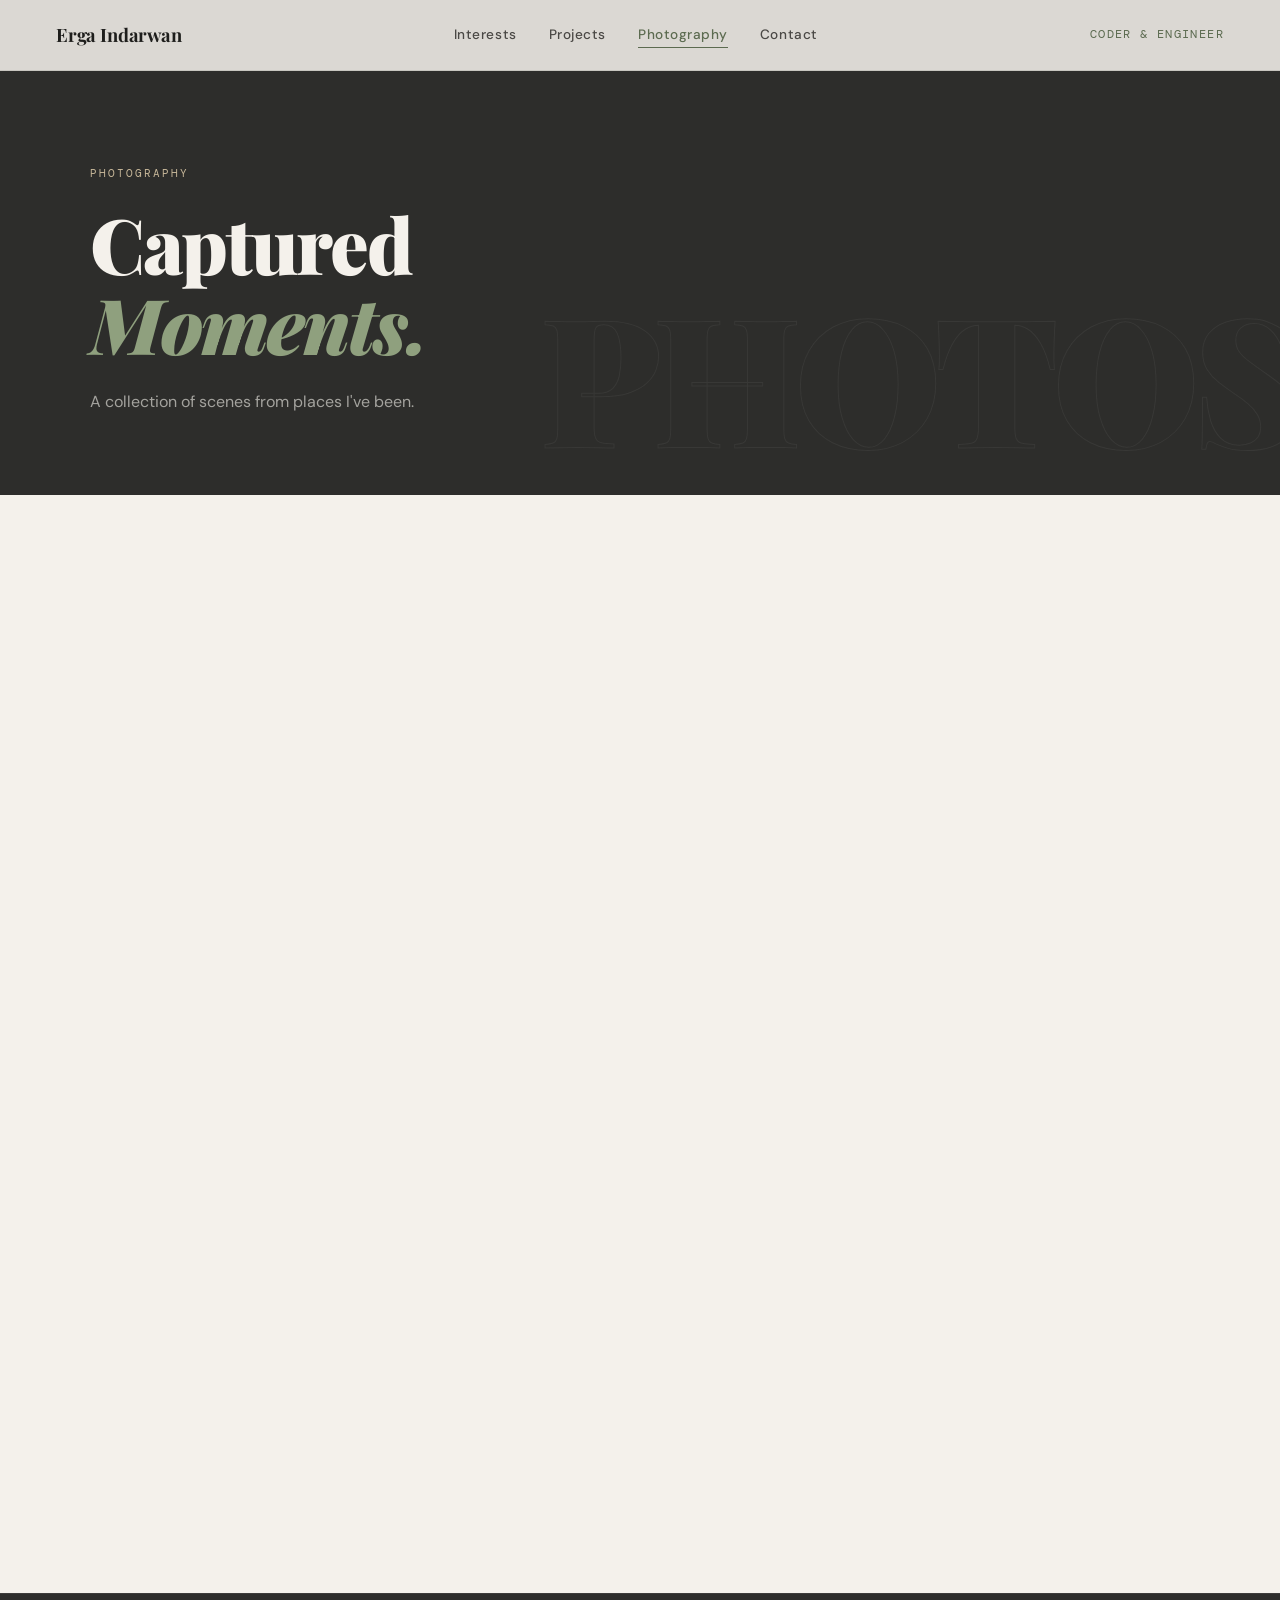
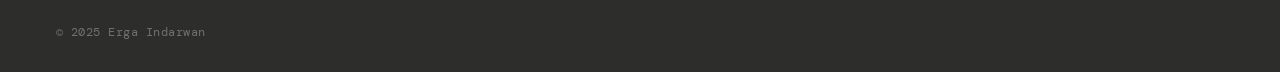
==== commit 8aecdae9: "Update photography.html" ====
--- a/photography.html
+++ b/photography.html
@@ -9,223 +9,88 @@
   <link rel="preconnect" href="https://fonts.gstatic.com" crossorigin />
   <link href="https://fonts.googleapis.com/css2?family=Playfair+Display:ital,wght@0,400;0,700;0,900;1,400;1,700&family=DM+Sans:wght@300;400;500&family=DM+Mono:wght@300;400&display=swap" rel="stylesheet" />
   <style>
-    .photo-page-section { background: var(--bg); padding: 4rem 0 6rem; }
-
-    /* ── Folders Grid ── */
-    .folders-view {
-      display: grid;
-      grid-template-columns: repeat(auto-fill, minmax(260px, 1fr));
-      gap: 1.5rem;
-    }
-    .folders-view.hidden { display: none; }
-
-    .folder-card {
-      border: 1px solid var(--border-md);
-      border-radius: 20px;
-      overflow: hidden;
-      background: var(--bg-card);
-      cursor: pointer;
-      transition: box-shadow var(--transition), transform var(--transition);
-    }
-    .folder-card:hover {
-      box-shadow: 0 20px 60px rgba(30,30,28,0.12);
-      transform: translateY(-4px);
-    }
-
-    .folder-mosaic {
-      display: grid;
-      grid-template-columns: 1fr 1fr;
-      grid-template-rows: 1fr 1fr;
-      aspect-ratio: 1 / 0.9;
-      overflow: hidden;
-      gap: 2px;
-      background: var(--border-md);
-    }
-    .folder-mosaic img {
-      width: 100%; height: 100%;
-      object-fit: cover;
-      display: block;
-      transition: transform 0.5s var(--ease-out);
-    }
-    .folder-card:hover .folder-mosaic img { transform: scale(1.05); }
-    .mosaic-empty {
-      background: var(--bg-alt);
-      display: flex;
-      align-items: center;
-      justify-content: center;
-      font-size: 1.4rem;
-      opacity: 0.25;
-    }
-
-    .folder-info {
-      padding: 1.1rem 1.4rem 1.3rem;
-      display: flex;
-      align-items: center;
-      justify-content: space-between;
-    }
-    .folder-info-left { display: flex; align-items: center; gap: 0.6rem; }
-    .folder-flag { font-size: 1.4rem; line-height: 1; }
-    .folder-name {
-      font-family: var(--ff-serif);
-      font-size: 1.05rem;
-      font-weight: 700;
-      color: var(--ink);
-    }
-    .folder-count {
-      font-family: var(--ff-mono);
-      font-size: 0.65rem;
-      color: var(--ink-3);
-      letter-spacing: 0.08em;
-    }
-
-    /* ── Album View ── */
-    .album-view { display: none; }
-    .album-view.active { display: block; }
-
-    .album-back-btn {
-      display: inline-flex;
-      align-items: center;
-      gap: 0.5rem;
-      font-size: 0.82rem;
-      font-weight: 500;
-      color: var(--accent);
-      letter-spacing: 0.04em;
-      margin-bottom: 2rem;
-      padding: 0.45rem 1rem 0.45rem 0.7rem;
-      border-radius: 24px;
-      border: 1px solid rgba(92,107,80,0.25);
-      background: rgba(92,107,80,0.06);
-      transition: all var(--transition);
-      cursor: pointer;
-    }
-    .album-back-btn:hover {
-      background: rgba(92,107,80,0.12);
-      border-color: var(--accent);
-    }
-
-    .album-header {
-      display: flex;
-      align-items: baseline;
-      gap: 1rem;
-      margin-bottom: 2rem;
-      padding-bottom: 1.25rem;
-      border-bottom: 1px solid var(--border-md);
-    }
-    .album-flag { font-size: 2rem; line-height: 1; }
-    .album-title {
-      font-family: var(--ff-serif);
-      font-size: clamp(1.8rem, 4vw, 3rem);
-      font-weight: 900;
-      letter-spacing: -0.02em;
-      color: var(--ink);
-    }
-    .album-photo-count {
-      font-family: var(--ff-mono);
-      font-size: 0.7rem;
-      color: var(--ink-3);
-      letter-spacing: 0.1em;
-      text-transform: uppercase;
-      margin-left: auto;
-      flex-shrink: 0;
-    }
+    .photo-page-section { background: var(--bg); padding: 2rem 0 6rem; }
 
     /* Masonry grid */
-    .album-grid { columns: 3; column-gap: 1rem; }
-    @media (max-width: 860px) { .album-grid { columns: 2; } }
-    @media (max-width: 500px)  { .album-grid { columns: 1; } }
-
-    .album-photo-item {
+    .photo-grid { 
+      columns: 3; 
+      column-gap: 1rem; 
+      width: 100%;
+    }
+    @media (max-width: 860px) { .photo-grid { columns: 2; } }
+    @media (max-width: 500px)  { .photo-grid { columns: 1; } }
+
+    .photo-item {
       break-inside: avoid;
       margin-bottom: 1rem;
       border-radius: 12px;
       overflow: hidden;
       cursor: pointer;
       position: relative;
-    }
-    .album-photo-item img {
+      border: 1px solid var(--border-md);
+      background: var(--bg-card);
+    }
+    .photo-item img {
       width: 100%; display: block;
       transition: transform 0.5s var(--ease-out);
     }
-    .album-photo-item:hover img { transform: scale(1.03); }
+    .photo-item:hover img { transform: scale(1.03); }
+    
     .photo-overlay {
       position: absolute; inset: 0;
       background: rgba(30,30,28,0);
       transition: background var(--transition);
-      border-radius: 12px;
-    }
-    .album-photo-item:hover .photo-overlay { background: rgba(30,30,28,0.18); }
-    .album-photo-caption {
+    }
+    .photo-item:hover .photo-overlay { background: rgba(30,30,28,0.15); }
+    
+    .photo-caption {
       position: absolute;
       bottom: 0; left: 0; right: 0;
       padding: 0.6rem 0.85rem;
-      background: linear-gradient(to top, rgba(30,30,28,0.55), transparent);
+      background: linear-gradient(to top, rgba(30,30,28,0.6), transparent);
       font-family: var(--ff-mono);
       font-size: 0.65rem;
-      color: rgba(244,241,235,0.85);
+      color: rgba(244,241,235,0.9);
       letter-spacing: 0.06em;
       opacity: 0;
       transition: opacity var(--transition);
-      border-radius: 0 0 12px 12px;
-    }
-    .album-photo-item:hover .album-photo-caption { opacity: 1; }
+    }
+    .photo-item:hover .photo-caption { opacity: 1; }
 
     /* ── Lightbox ── */
     .lightbox {
       display: none;
       position: fixed; inset: 0;
       z-index: 600;
-      background: rgba(20,20,18,0.92);
-      backdrop-filter: blur(8px);
-      align-items: center;
-      justify-content: center;
+      background: rgba(20,20,18,0.94);
+      backdrop-filter: blur(10px);
+      align-items: center; justify-content: center;
       flex-direction: column;
     }
     .lightbox.open { display: flex; }
     .lightbox-close {
-      position: absolute;
-      top: 1.5rem; right: 1.5rem;
-      width: 42px; height: 42px;
-      border-radius: 50%;
-      background: rgba(244,241,235,0.08);
-      color: rgba(244,241,235,0.7);
-      font-size: 1.2rem;
-      display: flex; align-items: center; justify-content: center;
-      cursor: pointer;
-      transition: background var(--transition), color var(--transition);
-      border: none;
-    }
-    .lightbox-close:hover { background: rgba(244,241,235,0.16); color: #f4f1eb; }
+      position: absolute; top: 1.5rem; right: 1.5rem;
+      width: 42px; height: 42px; border-radius: 50%;
+      background: rgba(244,241,235,0.1); color: #fff;
+      font-size: 1.2rem; border: none; cursor: pointer;
+    }
     .lightbox-img {
-      max-width: 88vw; max-height: 80vh;
-      object-fit: contain;
-      border-radius: 10px;
+      max-width: 90vw; max-height: 80vh;
+      object-fit: contain; border-radius: 8px;
       box-shadow: 0 40px 100px rgba(0,0,0,0.5);
     }
     .lightbox-nav {
-      position: absolute;
-      top: 50%; transform: translateY(-50%);
-      background: rgba(244,241,235,0.08);
-      color: rgba(244,241,235,0.7);
-      font-size: 1.8rem;
-      width: 48px; height: 48px;
-      border-radius: 50%;
-      display: flex; align-items: center; justify-content: center;
-      cursor: pointer;
-      transition: background var(--transition), color var(--transition);
-      border: none;
-    }
-    .lightbox-nav:hover { background: rgba(244,241,235,0.16); color: #f4f1eb; }
+      position: absolute; top: 50%; transform: translateY(-50%);
+      background: rgba(244,241,235,0.1); color: #fff;
+      width: 48px; height: 48px; border-radius: 50%;
+      border: none; cursor: pointer; font-size: 1.8rem;
+    }
     .lightbox-prev { left: 1.5rem; }
     .lightbox-next { right: 1.5rem; }
-    .lightbox-caption {
-      position: absolute;
-      bottom: 1.75rem;
-      left: 50%; transform: translateX(-50%);
-      font-family: var(--ff-mono);
-      font-size: 0.72rem;
-      color: rgba(244,241,235,0.45);
-      letter-spacing: 0.1em;
-      white-space: nowrap;
+    .lightbox-info {
+      position: absolute; bottom: 2rem;
+      font-family: var(--ff-mono); font-size: 0.75rem;
+      color: rgba(244,241,235,0.6);
     }
   </style>
 </head>
@@ -245,16 +110,15 @@
   <section class="page-hero">
     <div class="page-hero-inner">
       <div class="section-tag reveal">Photography</div>
-      <h1 class="page-hero-title reveal">Places I've<br /><em>Been To.</em></h1>
-      <p class="page-hero-sub reveal" data-delay="100">Moments captured across different corners of the world.</p>
+      <h1 class="page-hero-title reveal">Captured<br /><em>Moments.</em></h1>
+      <p class="page-hero-sub reveal" data-delay="100">A collection of scenes from places I've been.</p>
     </div>
     <div class="page-hero-bg-text" aria-hidden="true">PHOTOS</div>
   </section>
 
   <section class="section photo-page-section">
     <div class="section-inner">
-      <div class="folders-view" id="foldersView"></div>
-      <div id="albumContainer"></div>
+      <div class="photo-grid" id="photoGrid"></div>
     </div>
   </section>
 
@@ -263,232 +127,81 @@
     <button class="lightbox-nav lightbox-prev" onclick="lightboxStep(-1)">‹</button>
     <img class="lightbox-img" id="lightboxImg" src="" alt="" />
     <button class="lightbox-nav lightbox-next" onclick="lightboxStep(1)">›</button>
-    <div class="lightbox-caption" id="lightboxCaption"></div>
+    <div class="lightbox-info" id="lightboxInfo"></div>
   </div>
 
   <footer class="site-footer">
     <span>© 2025 Erga Indarwan</span>
-    <span class="footer-sep">·</span>
-    <span>Built with care &amp; caffeine</span>
   </footer>
-
-  <button class="back-to-top" id="backToTop" aria-label="Back to top" onclick="scrollToTop()">
-    <svg width="20" height="20" viewBox="0 0 24 24" fill="none" stroke="currentColor" stroke-width="2.5">
-      <polyline points="18 15 12 9 6 15"/>
-    </svg>
-  </button>
 
   <script src="script.js"></script>
   <script>
     /* ═══════════════════════════════════════════════════════════════
-       ✏️  YOUR PHOTOS — only edit this part
-       ───────────────────────────────────────────────────────────────
-       How it works:
-         - Each key (e.g. "indonesia") must match the folder name on disk
-         - Put your photos inside that folder: indonesia/photo1.jpg
-         - List each filename under photos: []
-         - Caption is optional — use '' to leave it blank
-         - The first 4 photos automatically become the mosaic preview
-         - To add a new country: copy one block, update key/label/flag/photos
-    ═══════════════════════════════════════════════════════════════ */
-
-    const ALBUMS = {
-
-      indonesia: {
-        label: 'Indonesia',
-        flag:  '🇮🇩',
-        photos: [
-          { file: 'photo1indonesia.jpg', caption: 'Bali, 2023' },
-          { file: 'photo2indonesia.jpg', caption: 'Ubud Rice Fields' },
-          { file: 'photo3indonesia.jpg', caption: 'Tanah Lot' },
-          { file: 'photo4indonesia.jpg', caption: 'Jakarta Streets' },
-          { file: 'photo5indonesia.jpg', caption: 'Bali, 2023' },
-          { file: 'photo6indonesia.jpg', caption: 'Ubud Rice Fields' },
-          { file: 'photo7indonesia.jpg', caption: 'Tanah Lot' },
-          { file: 'photo8indonesia.jpg', caption: 'Jakarta Streets' },
-          // keep adding lines here ↓
-          // { file: 'photo5.jpg', caption: 'Komodo Island' },
-        ],
-      },
-japan: {
-        label: 'Japan',
-        flag:  '🇯🇵',
-        photos: [
-          { file: 'IMG_2119.jpg', caption: 'Tokyo Skyline' },
-          { file: 'IMG_2188.jpg', caption: 'Shibuya Crossing' },
-          { file: 'IMG_2237.jpg', caption: 'Arashiyama Bamboo' },
-          { file: 'IMG_2242.jpg', caption: 'Mount Fuji' },
-          { file: 'IMG_2247.jpg', caption: 'Tokyo Skyline' },
-          { file: 'IMG_2329.jpg', caption: 'Shibuya Crossing' },
-          { file: 'IMG_2368.jpg', caption: 'Arashiyama Bamboo' },
-          { file: 'IMG_2372.jpg', caption: 'Mount Fuji' },
-          { file: 'IMG_2390.jpg', caption: 'Tokyo Skyline' },
-          { file: 'IMG_2410.jpg', caption: 'Shibuya Crossing' },
-          { file: 'IMG_2441.jpg', caption: 'Arashiyama Bamboo' },
-          { file: 'IMG_2487.jpg', caption: 'Mount Fuji' },
-          { file: 'IMG_2527.jpg', caption: 'Tokyo Skyline' },
-        ],
-      },
-
-      singapore: {
-        label: 'Singapore',
-        flag:  '🇸🇬',
-        photos: [
-          { file: 'photo1.jpg', caption: 'Marina Bay' },
-          { file: 'photo2.jpg', caption: 'Gardens by the Bay' },
-          { file: 'photo3.jpg', caption: 'Chinatown' },
-          { file: 'photo4.jpg', caption: 'Sentosa' },
-          // { file: 'photo5.jpg', caption: '' },
-        ],
-      },
-
-      
-      malaysia: {
-        label: 'Malaysia',
-        flag:  '🇲🇾',
-        photos: [
-          { file: 'photo1.jpg', caption: 'Petronas Towers, KL' },
-          { file: 'photo2.jpg', caption: 'Batu Caves' },
-          { file: 'photo3.jpg', caption: 'Penang Street Art' },
-          { file: 'photo4.jpg', caption: 'Langkawi' },
-        ],
-      },
-
-    };
+        ✏️ YOUR PHOTOS — List your local file names here
+       ═══════════════════════════════════════════════════════════════ */
+    const PHOTOS = [
+      { url: 'photo1indonesia.jpg', caption: 'Bali, 2023' },
+      { url: 'photo3indonesia.jpg', caption: 'Tokyo Skyline' },
+      { url: 'photo4indonesia.jpg', caption: 'Shibuya Crossing' },
+      { url: 'photo5indonesiaa.jpg', caption: 'Marina Bay' },
+      { url: 'photo6indonesia.jpg', caption: 'Gardens by the Bay' },
+      { url: 'photo2indonesia.jpg', caption: 'Ubud Rice Fields' },
+      // Add more local files as needed...
+    ];
 
     /* ═══════════════════════════════════════════════════════════════
-       Engine — no need to touch anything below
-    ═══════════════════════════════════════════════════════════════ */
-
-    const foldersView    = document.getElementById('foldersView');
-    const albumContainer = document.getElementById('albumContainer');
-
-    Object.entries(ALBUMS).forEach(([key, album], folderIdx) => {
-      const count   = album.photos.length;
-      const preview = album.photos.slice(0, 4);
-
-      // 2×2 mosaic tiles
-      let mosaicHTML = '';
-      for (let i = 0; i < 4; i++) {
-        if (preview[i]) {
-          mosaicHTML += `<img src="${key}/${preview[i].file}" alt="${album.label}" />`;
-        } else {
-          mosaicHTML += `<div class="mosaic-empty">📷</div>`;
-        }
-      }
-
-      // Folder card — note "reveal in-view" so it's visible immediately
-      // (cards are built by JS after the scroll observer has already run)
-      const card = document.createElement('div');
-      card.className = 'folder-card reveal in-view';
-      card.style.transitionDelay = (folderIdx * 80) + 'ms';
-      card.innerHTML = `
-        <div class="folder-mosaic">${mosaicHTML}</div>
-        <div class="folder-info">
-          <div class="folder-info-left">
-            <span class="folder-flag">${album.flag}</span>
-            <span class="folder-name">${album.label}</span>
-          </div>
-          <span class="folder-count">${count} photo${count !== 1 ? 's' : ''}</span>
-        </div>
+        Engine
+       ═══════════════════════════════════════════════════════════════ */
+    const grid = document.getElementById('photoGrid');
+    
+    PHOTOS.forEach((photo, idx) => {
+      const item = document.createElement('div');
+      item.className = 'photo-item reveal';
+      item.style.transitionDelay = (idx * 50) + 'ms';
+      item.innerHTML = `
+        <img src="${photo.url}" alt="${photo.caption}" loading="lazy" />
+        <div class="photo-overlay"></div>
+        ${photo.caption ? `<div class="photo-caption">${photo.caption}</div>` : ''}
       `;
-      card.addEventListener('click', () => openFolder(key));
-      foldersView.appendChild(card);
-
-      // Masonry photo grid
-      let photosHTML = '';
-      album.photos.forEach((photo, idx) => {
-        photosHTML += `
-          <div class="album-photo-item" data-folder="${key}" data-idx="${idx}">
-            <img src="${key}/${photo.file}" alt="${photo.caption || album.label}" loading="lazy" />
-            <div class="photo-overlay"></div>
-            ${photo.caption ? `<div class="album-photo-caption">${photo.caption}</div>` : ''}
-          </div>
-        `;
-      });
-
-      // Album view
-      const albumEl = document.createElement('div');
-      albumEl.className = 'album-view';
-      albumEl.id = 'album-' + key;
-      albumEl.innerHTML = `
-        <button class="album-back-btn" onclick="closeFolder()">
-          <svg width="16" height="16" viewBox="0 0 24 24" fill="none" stroke="currentColor" stroke-width="2.5">
-            <polyline points="15 18 9 12 15 6"/>
-          </svg>
-          All Locations
-        </button>
-        <div class="album-header">
-          <span class="album-flag">${album.flag}</span>
-          <h2 class="album-title">${album.label}</h2>
-          <span class="album-photo-count">${count} photo${count !== 1 ? 's' : ''}</span>
-        </div>
-        <div class="album-grid">${photosHTML}</div>
-      `;
-      albumContainer.appendChild(albumEl);
+      item.onclick = () => openLightbox(idx);
+      grid.appendChild(item);
     });
 
-    // Lightbox click delegation
-    albumContainer.addEventListener('click', (e) => {
-      const item = e.target.closest('.album-photo-item');
-      if (!item) return;
-      openLightbox(item.dataset.folder, parseInt(item.dataset.idx));
-    });
-
-    // ── Folder navigation ──────────────────────────────────────────
-    function openFolder(key) {
-      foldersView.classList.add('hidden');
-      document.querySelectorAll('.album-view').forEach(v => v.classList.remove('active'));
-      document.getElementById('album-' + key).classList.add('active');
-      window.scrollTo({ top: 0, behavior: 'smooth' });
-    }
-
-    function closeFolder() {
-      foldersView.classList.remove('hidden');
-      document.querySelectorAll('.album-view').forEach(v => v.classList.remove('active'));
-    }
-
-    // ── Lightbox ───────────────────────────────────────────────────
-    let lbPhotos = [];
-    let lbIndex  = 0;
-
-    function openLightbox(folderKey, idx) {
-      lbPhotos = ALBUMS[folderKey].photos.map(p => ({
-        src:     folderKey + '/' + p.file,
-        caption: p.caption || '',
-      }));
-      lbIndex = idx;
+    let currentIndex = 0;
+
+    function openLightbox(index) {
+      currentIndex = index;
       updateLightbox();
       document.getElementById('lightbox').classList.add('open');
-      document.addEventListener('keydown', lbKeyHandler);
-    }
-
-    function updateLightbox() {
-      const p = lbPhotos[lbIndex];
-      document.getElementById('lightboxImg').src = p.src;
-      document.getElementById('lightboxCaption').textContent =
-        (p.caption ? p.caption + '  ·  ' : '') + (lbIndex + 1) + ' / ' + lbPhotos.length;
-    }
-
-    function lightboxStep(dir) {
-      lbIndex = (lbIndex + dir + lbPhotos.length) % lbPhotos.length;
-      updateLightbox();
+      document.addEventListener('keydown', handleKeys);
     }
 
     function closeLightbox() {
       document.getElementById('lightbox').classList.remove('open');
-      document.removeEventListener('keydown', lbKeyHandler);
-    }
-
-    function lbKeyHandler(e) {
-      if (e.key === 'ArrowLeft')  lightboxStep(-1);
+      document.removeEventListener('keydown', handleKeys);
+    }
+
+    function updateLightbox() {
+      const photo = PHOTOS[currentIndex];
+      document.getElementById('lightboxImg').src = photo.url;
+      document.getElementById('lightboxInfo').textContent = 
+        (photo.caption ? photo.caption + '  ·  ' : '') + (currentIndex + 1) + ' / ' + PHOTOS.length;
+    }
+
+    function lightboxStep(dir) {
+      currentIndex = (currentIndex + dir + PHOTOS.length) % PHOTOS.length;
+      updateLightbox();
+    }
+
+    function handleKeys(e) {
+      if (e.key === 'ArrowLeft') lightboxStep(-1);
       if (e.key === 'ArrowRight') lightboxStep(1);
-      if (e.key === 'Escape')     closeLightbox();
-    }
-
-    document.getElementById('lightbox').addEventListener('click', function(e) {
+      if (e.key === 'Escape') closeLightbox();
+    }
+
+    document.getElementById('lightbox').onclick = function(e) {
       if (e.target === this) closeLightbox();
-    });
+    };
   </script>
 </body>
-</html>+</html>
